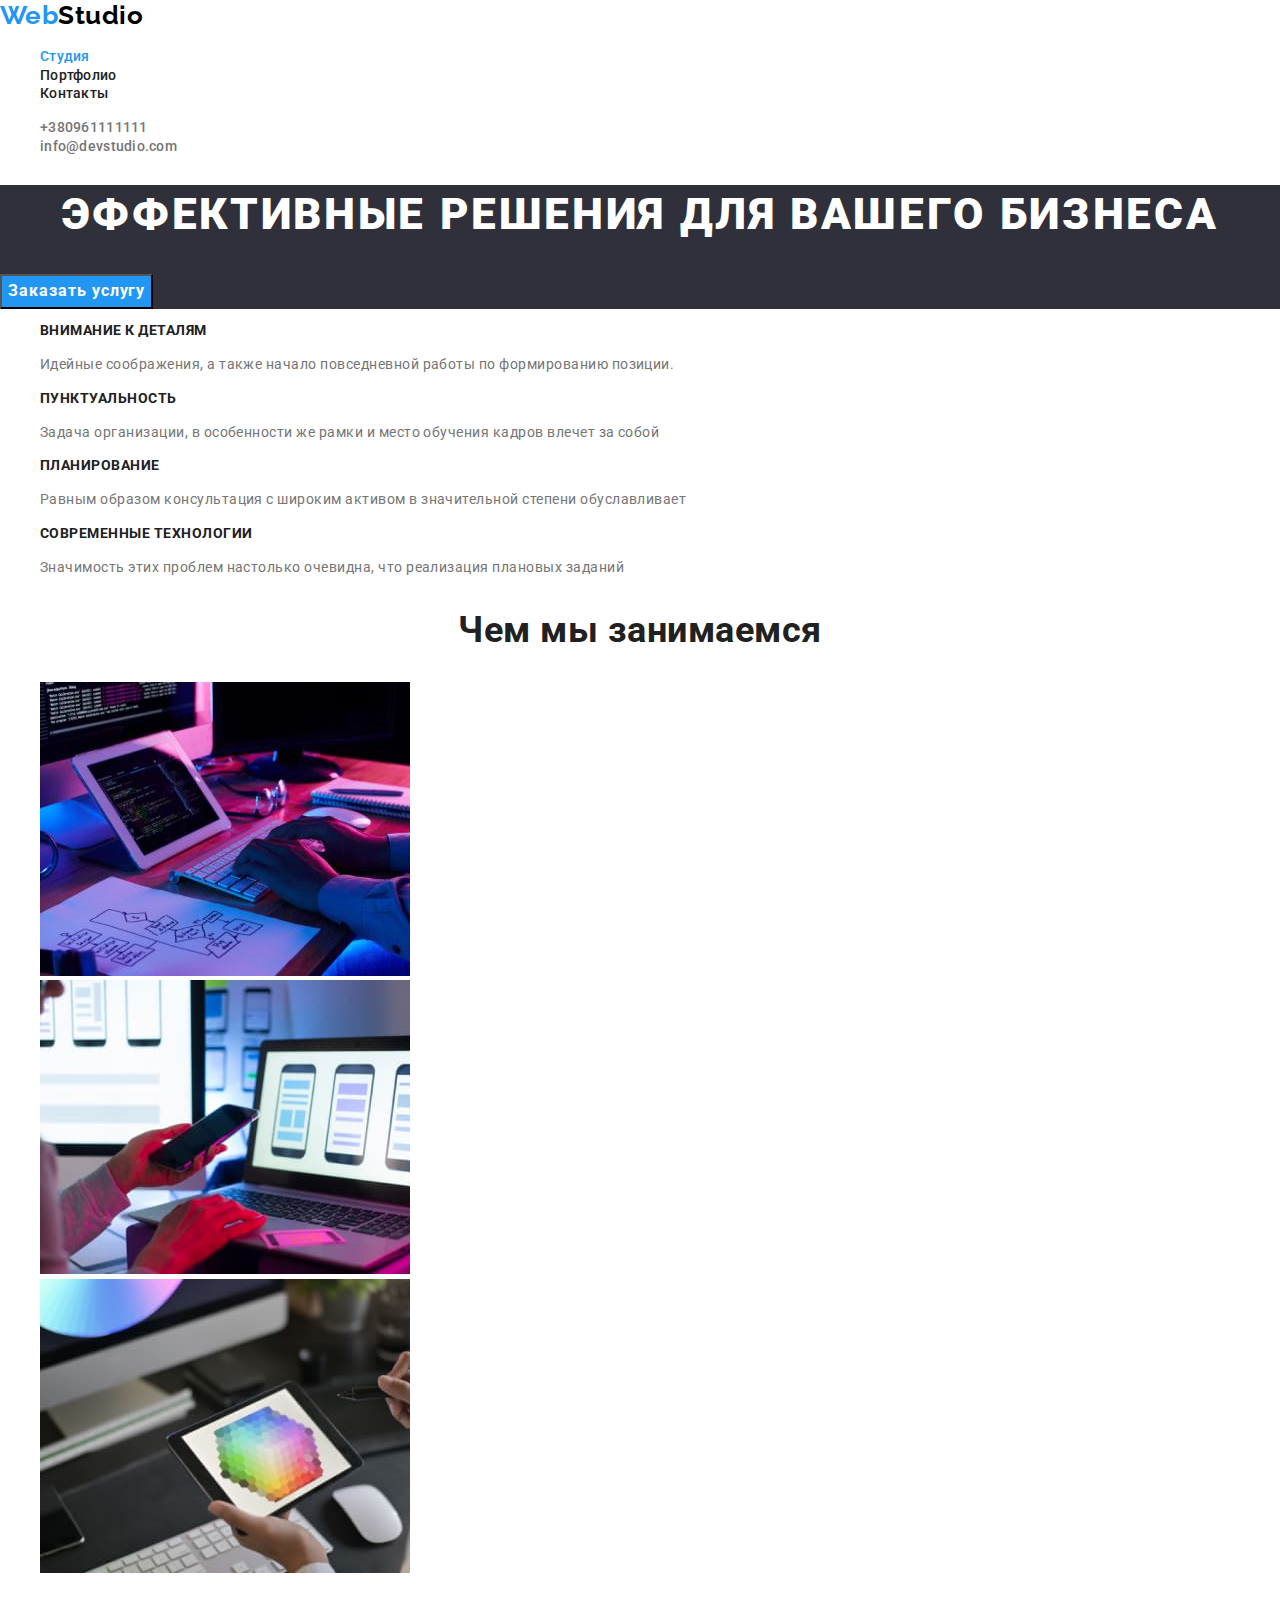
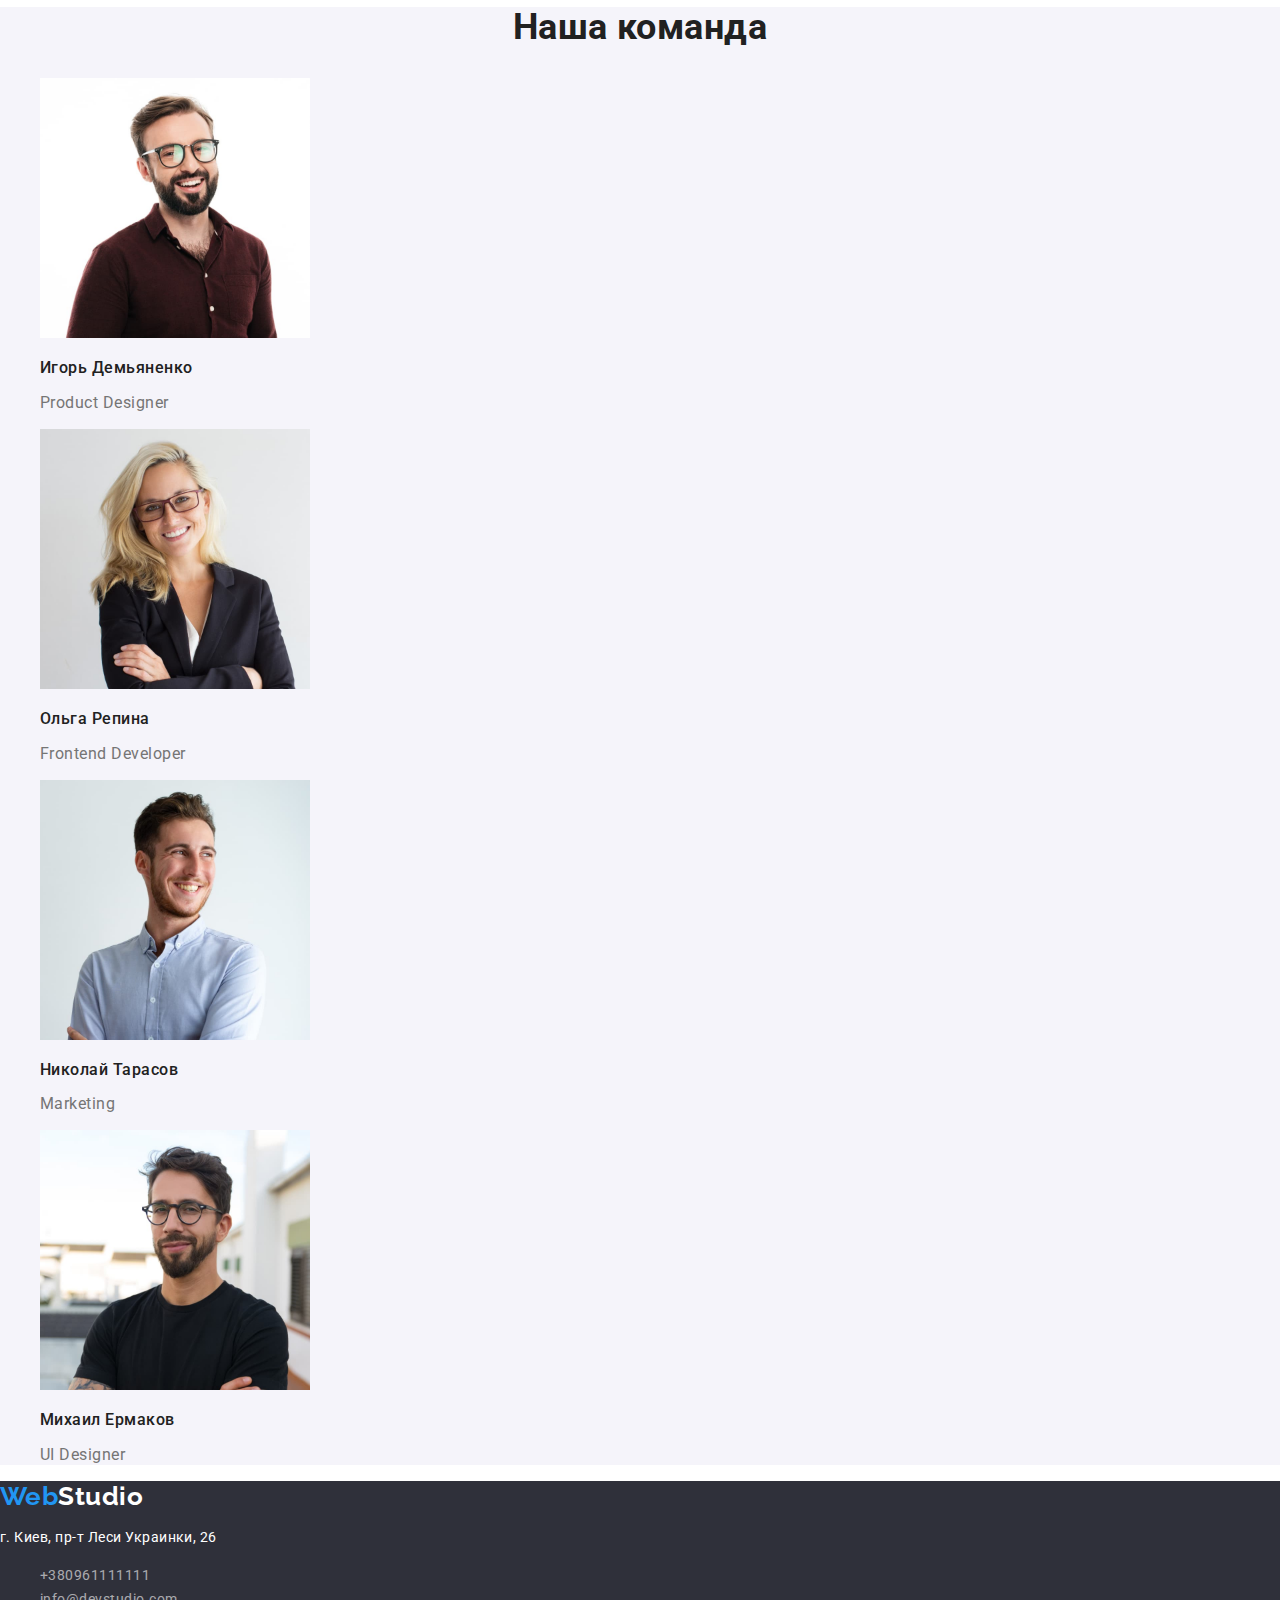
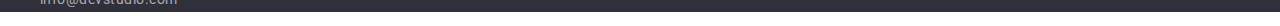
==== index.html @ bb4742ef "Добавляет разметку и стили" ====
<!DOCTYPE html>
<html lang="ru">
<head>
    <meta charset="UTF-8">
    <meta http-equiv="X-UA-Compatible" content="IE=edge">
    <meta name="viewport" content="width=device-width, initial-scale=1.0">
    <title>WebStudio</title>
    <link rel="preconnect" href="https://fonts.gstatic.com">
    <link href="https://fonts.googleapis.com/css2?family=Raleway:wght@700&family=Roboto:wght@400;500;700;900&display=swap"
        rel="stylesheet">
    <link rel="stylesheet" href="https://cdnjs.cloudflare.com/ajax/libs/modern-normalize/1.0.0/modern-normalize.min.css" />
    <link rel="stylesheet" href="./css/styles.css">
</head>
<body>
    <!-- Шапка сайта -->
    <header>
        <nav>
            <a href="./index.html" class="logo">Web<span class="header-logo">Studio</span></a>

            <ul class="list site-nav">
                <li><a href="./index.html" class="link current">Студия</a></li>
                <li><a href="./portfolio.html" class="link">Портфолио</a></li>
                <li><a href="" class="link">Контакты</a></li>
            </ul>
        </nav>

            <ul class="list header-contacts">
                <li><a href="tel:+380961111111" class="link">+380961111111</a></li>
                <li><a href="mailto:info@devstudio.com" class="link">info@devstudio.com</a></li>
            </ul>           
    </header>
<!-- Основной материал -->
    <main>
        <!-- Герой -->
        <section class="section-hero">
            <h1 class="hero-title">Эффективные решения для вашего бизнеса</h1>
            <button class="order" type="submit">Заказать услугу</button>
        </section>

        <!-- Особенности -->
        <section class="section-features">
            <h2 class="section-title visually-hidden">Особенности</h2>
            <ul>
                <li>
                    <h3 class="part-title">Внимание к деталям</h3>
                    <p>Идейные соображения, а также начало повседневной работы по формированию позиции.</p>
                </li>
                <li>
                    <h3 class="part-title">Пунктуальность</h3>
                    <p>Задача организации, в особенности же рамки и место обучения кадров влечет за собой</p>
                </li>
                <li>
                    <h3 class="part-title">Планирование</h3>
                    <p>Равным образом консультация с широким активом в значительной степени обуславливает</p>
                </li>
                <li>
                    <h3 class="part-title">Современные технологии</h3>
                    <p>Значимость этих проблем настолько очевидна, что реализация плановых заданий</p>
                </li>
            </ul>
        </section>

        <!-- Деятельность -->
        <section>
            <h2 class="section-title">Чем мы занимаемся</h2>
            <ul>
                <li>
                    <img src="./images/work/box1.jpg" alt="Ноутбук" width="370" height="294">
                </li>
                <li>
                    <img src="./images/work/box2.jpg" alt="Смартфон" width="370" height="294">                  
                </li>
                <li>
                    <img src="./images/work/box3.jpg" alt="Планшет" width="370" height="294">
                </li>
            </ul>
        </section>

        <!-- Сотрудники -->
        <section class="section-team">
            <h2 class="section-title">Наша команда</h2>
            <ul>
                <li>
                    <img src="./images/team/Игорь.jpg" alt="Игорь Демьяненко" width="270" height="260">
                    <h3 class="team-title">Игорь Демьяненко</h3>
                    <p>Product Designer</p>
                </li>
                <li>
                    <img src="./images/team/Ольга.jpg" alt="Ольга Репина" width="270" height="260">
                    <h3 class="team-title">Ольга Репина</h3>
                    <p>Frontend Developer</p>
                </li>
                <li>
                    <img src="./images/team/Николай.jpg" alt="Николай Тарасов" width="270" height="260">
                    <h3 class="team-title">Николай Тарасов</h3>
                    <p>Marketing</p>
                </li>
                <li>
                    <img src="./images/team/Михаил.jpg" alt="Михаил Ермаков" width="270" height="260">
                    <h3 class="team-title">Михаил Ермаков</h3>
                    <p>UI Designer</p>
                </li>
            </ul>
        </section>
    </main>
<!-- Подвал -->
    <footer class="footer">
        <a href="./index.html" class="logo">Web<span class="footer-logo">Studio</span></a>
        <address class="home">
            <p>г. Киев, пр-т Леси Украинки, 26</p>
            <ul class="footer-contacts">
                <li><a href="tel:+380961111111" class="link">+380961111111</a></li>
                <li><a href="mailto:info@devstudio.com" class="link">info@devstudio.com</a></li>
            </ul>          
        </address>
    </footer>
</body>
</html>
---- css/styles.css ----
:root {
  --primary-text-color: #757575;
  --title-text-color: #212121;
  --accent-color: #2196f3;
  --additional-bgc: #f5f4fa;
  --primary-bgc: #ffffff;
  --alternative-bgc: #2f303a;
}

/* цвет основного текста: #757575;*/
/* вторичный цвет текста: #212121; */
/* акцент #2196F3;*/
/* ссылки в футере: rgba(255, 255, 255, 0.6); */
/* фон героя и футера: #2F303A; */
/* фон команды: #F5F4FA; */

body {
  background-color: var(--primary-bgc);
  color: var(--primary-text-color);
  font-family: Roboto, sans-serif;
  letter-spacing: 0.03em;
}

ul {
  list-style: none;
}

.link {
  text-decoration: none;
}

address {
    font-style: normal;
}

.visually-hidden {
    position: absolute !important;
    clip: rect(1px 1px 1px 1px);
    clip: rect(1px 1px 1px 1px);
    padding: 0 !important;
    border: 0 !important;
    height: 1px !important;
    width: 1px !important;
    overflow: hidden;
}

/* Логотип */

.logo {
  color: var(--accent-color);
  font-family: Raleway, sans-serif;
  font-weight: 700;
  font-size: 26px;
  line-height: 1.2;
  text-decoration: none
}
.header-logo {
  color: #000000;
}
.footer-logo {
  color: #ffffff;
}

/*  Навигация по сайту */

.site-nav .link {
  color: var(--title-text-color);
  letter-spacing: 0.02em;
  font-weight: 500;
  font-size: 14px;
  line-height: 1.14;
}

.site-nav .link:hover,
.site-nav .link:focus {
  color: var(--accent-color);
}

.site-nav .link.current {
  color: var(--accent-color);
}

.header-contacts .link {
  color: var(--primary-text-color);
  letter-spacing: 0.02em;
  font-weight: 500;
  font-size: 14px;
  line-height: 1.14;
}

.header-contacts .link:hover,
.header-contacts .link:focus {
  color: var(--accent-color);
}

.section-title {
  color: var(--title-text-color);
  font-weight: 700;
  font-size: 36px;
  line-height: 1.16;
  text-align: center;
}

/* Герой */

.section-hero {
  background-color: var(--alternative-bgc);
  color: #ffffff;
}
.hero-title {
  color: #ffffff;
  letter-spacing: 0.06em;
  font-weight: 900;
  font-size: 44px;
  line-height: 1.36;
  text-align: center;
  text-transform: uppercase;
}

.order {
  background-color: var(--accent-color);
  color: var(--primary-bgc);
  letter-spacing: 0.06em;
  font-weight: 700;
  font-size: 16px;
  line-height: 1.8;
  text-align: center;
}

.order:hover,
.order:focus {
  background-color: #188ce8;
}

/* Особенности */
.part-title {
  color: var(--title-text-color);
  font-weight: 700;
  font-size: 14px;
  line-height: 1.14;
  text-transform: uppercase;
}
.section-features {
  font-size: 14px;
  line-height: 1.71;
}

/* Сотрудники */
.section-team {
  background-color: var(--additional-bgc);
  font-size: 16px;
  line-height: 1.18;
}
.team-title {
  color: var(--title-text-color);
  font-weight: 500;
  font-size: 16px;
}

/* Фильтр в Портфолио */
.button {
  background-color: var(--additional-bgc);
  color: var(--title-text-color);
  border-color: transparent;
  font-weight: 500;
  font-size: 16px;
  line-height: 1.62;
  cursor: pointer;
}

.button:hover,
.button:focus {
  background-color: var(--accent-color);
  color: var(--primary-bgc);
}

/* Карточки */

.cards a {
  color: var(--primary-text-color);
  font-size: 16px;
  line-height: 1.87;
   text-decoration: none
}

.card-title {
  color: var(--title-text-color);
  letter-spacing: 0.06em;
  font-weight: 700;
  font-size: 18px;
  line-height: 2;
}

/* Подвал */
.footer {
  background-color: var(--alternative-bgc);
  color: #ffffff;
}
.footer-contacts .link {
  color: rgba(255, 255, 255, 0.6);
}

.footer-contacts .link:hover,
.footer-contacts .link:focus {
  color: var(--accent-color);
}

.home {
  font-style: normal;
  font-size: 14px;
  line-height: 1.71;
}
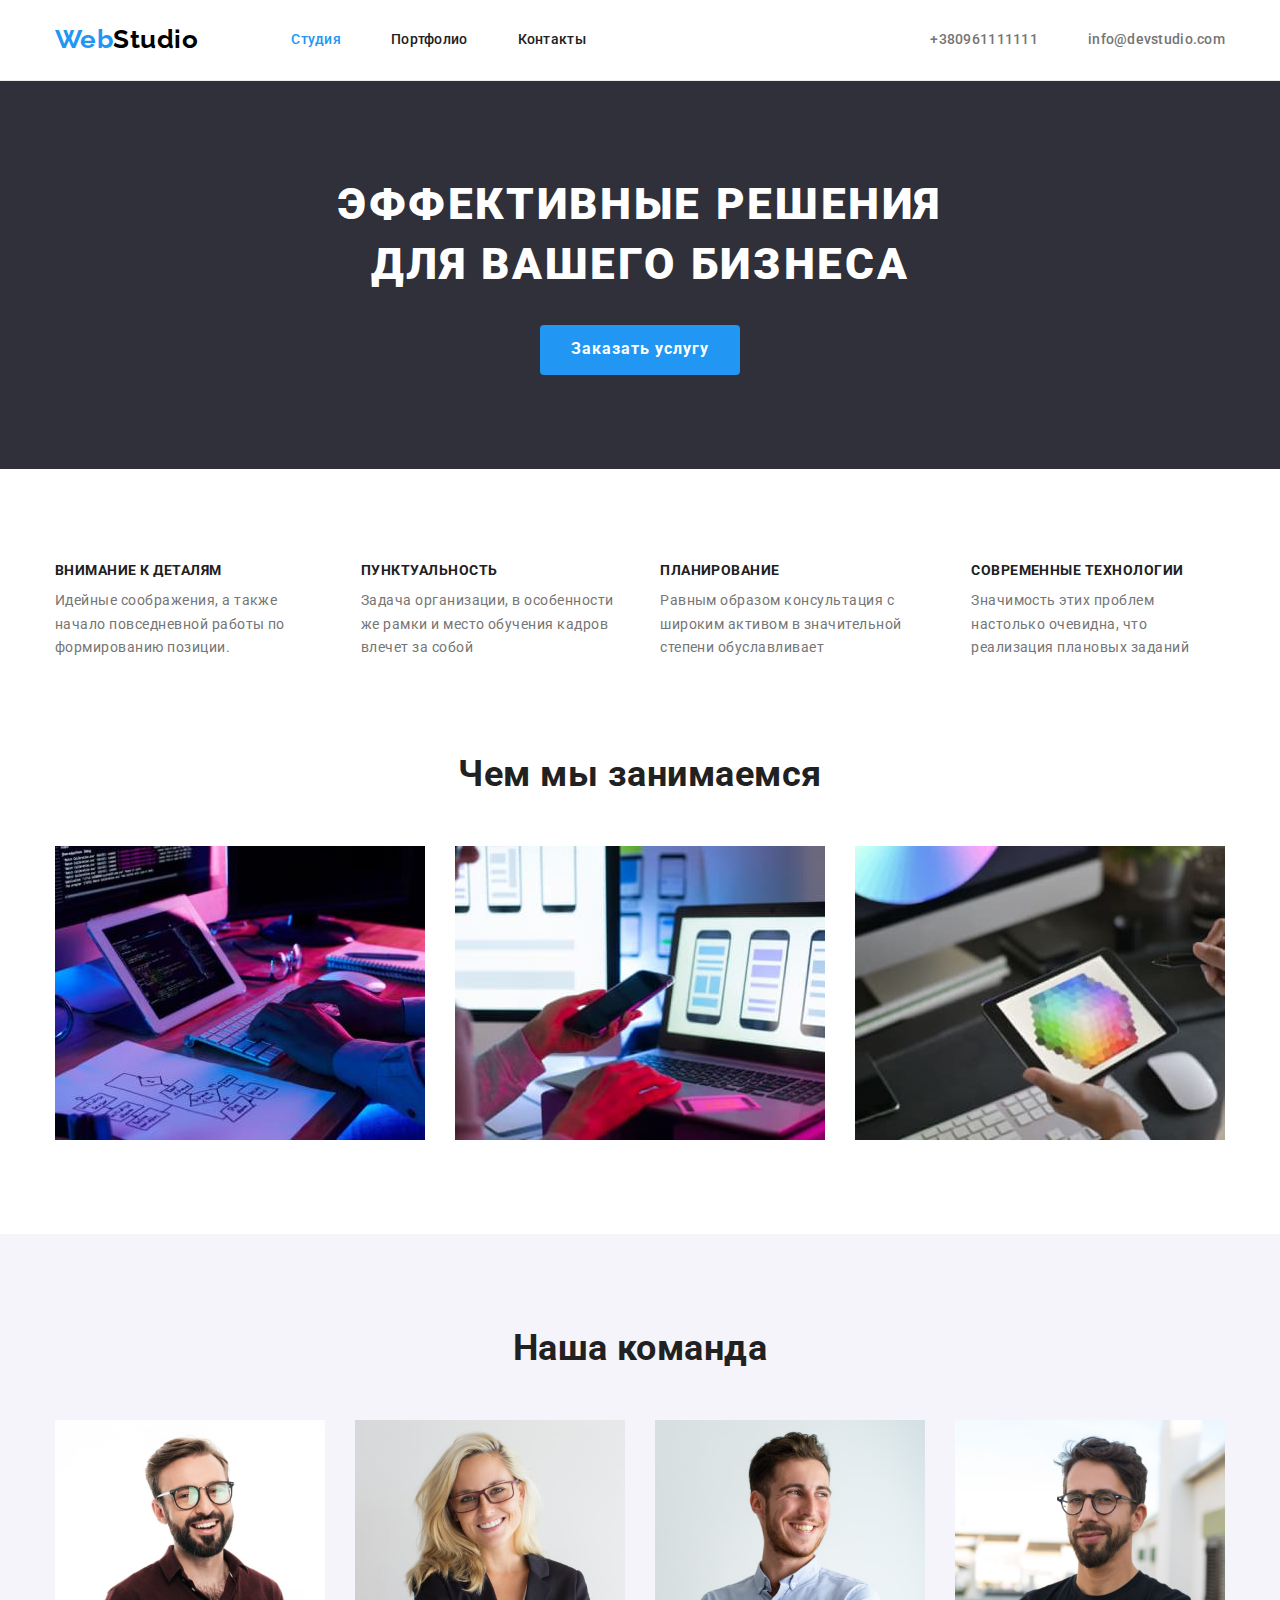
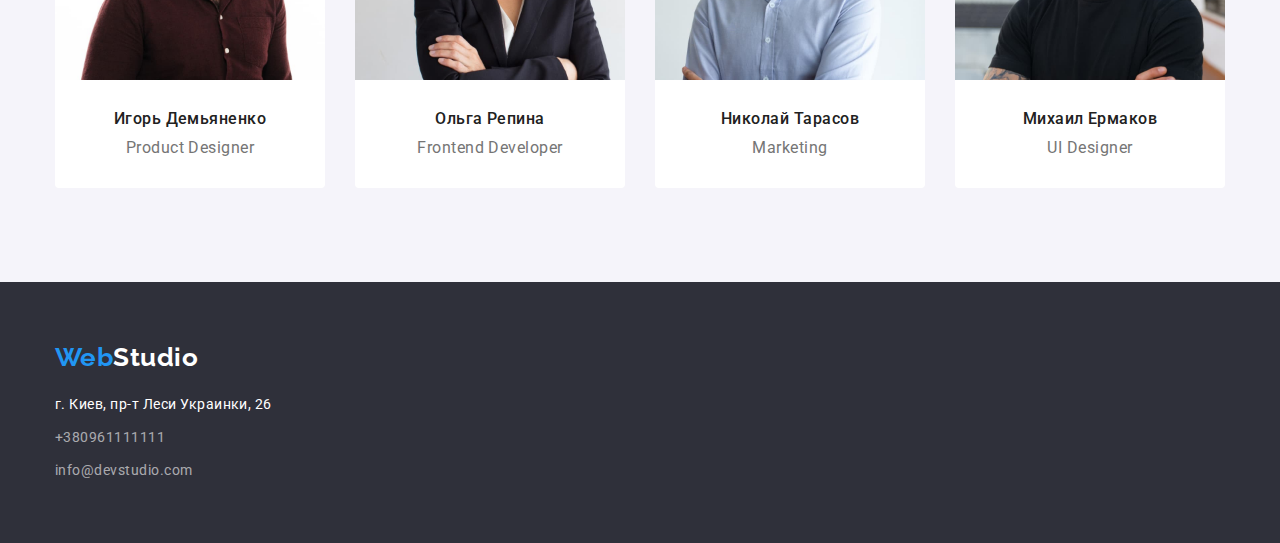
==== commit 9a08e19f: "Добавляет позиционирование" ====
--- a/index.html
+++ b/index.html
@@ -13,106 +13,126 @@
 </head>
 <body>
     <!-- Шапка сайта -->
-    <header>
-        <nav>
+    <header class="page-header">
+        <div class="main-nav">
+        <nav class="site-nav">
             <a href="./index.html" class="logo">Web<span class="header-logo">Studio</span></a>
 
             <ul class="list site-nav">
-                <li><a href="./index.html" class="link current">Студия</a></li>
-                <li><a href="./portfolio.html" class="link">Портфолио</a></li>
-                <li><a href="" class="link">Контакты</a></li>
+                <li class="item"><a href="./index.html" class="link current">Студия</a></li>
+                <li class="item"><a href="./portfolio.html" class="link">Портфолио</a></li>
+                <li class="item"><a href="" class="link">Контакты</a></li>
             </ul>
         </nav>
 
             <ul class="list header-contacts">
-                <li><a href="tel:+380961111111" class="link">+380961111111</a></li>
-                <li><a href="mailto:info@devstudio.com" class="link">info@devstudio.com</a></li>
-            </ul>           
+                <li class="item"><a href="tel:+380961111111" class="link">+380961111111</a></li>
+                <li class="item"><a href="mailto:info@devstudio.com" class="link">info@devstudio.com</a></li>
+            </ul> 
+        </div>  
     </header>
 <!-- Основной материал -->
     <main>
         <!-- Герой -->
         <section class="section-hero">
-            <h1 class="hero-title">Эффективные решения для вашего бизнеса</h1>
+            <div class="conteiner">
+            <h1 class="hero-title">Эффективные решения <br/> для вашего бизнеса</h1>
             <button class="order" type="submit">Заказать услугу</button>
+            </div>
         </section>
 
         <!-- Особенности -->
         <section class="section-features">
+            <div class="conteiner">
             <h2 class="section-title visually-hidden">Особенности</h2>
-            <ul>
-                <li>
+            <ul class="features-list">
+                <li class="item">
                     <h3 class="part-title">Внимание к деталям</h3>
                     <p>Идейные соображения, а также начало повседневной работы по формированию позиции.</p>
                 </li>
-                <li>
+                <li class="item">
                     <h3 class="part-title">Пунктуальность</h3>
                     <p>Задача организации, в особенности же рамки и место обучения кадров влечет за собой</p>
                 </li>
-                <li>
+                <li class="item">
                     <h3 class="part-title">Планирование</h3>
                     <p>Равным образом консультация с широким активом в значительной степени обуславливает</p>
                 </li>
-                <li>
+                <li class="item">
                     <h3 class="part-title">Современные технологии</h3>
                     <p>Значимость этих проблем настолько очевидна, что реализация плановых заданий</p>
                 </li>
             </ul>
+            </div>
         </section>
 
         <!-- Деятельность -->
-        <section>
+        <section class="section-gallery">
+            <div class="conteiner">
             <h2 class="section-title">Чем мы занимаемся</h2>
-            <ul>
-                <li>
+            <ul class="gallery-list">
+                <li class="item">
                     <img src="./images/work/box1.jpg" alt="Ноутбук" width="370" height="294">
                 </li>
-                <li>
+                <li class="item">
                     <img src="./images/work/box2.jpg" alt="Смартфон" width="370" height="294">                  
                 </li>
-                <li>
+                <li class="item">
                     <img src="./images/work/box3.jpg" alt="Планшет" width="370" height="294">
                 </li>
             </ul>
+            </div>
         </section>
 
         <!-- Сотрудники -->
         <section class="section-team">
+            <div class="conteiner">
             <h2 class="section-title">Наша команда</h2>
-            <ul>
-                <li>
+            <ul class="team-list">
+                <li class="item">
                     <img src="./images/team/Игорь.jpg" alt="Игорь Демьяненко" width="270" height="260">
+                <div class="description">
                     <h3 class="team-title">Игорь Демьяненко</h3>
                     <p>Product Designer</p>
+                </div>
                 </li>
-                <li>
+                <li class="item">
                     <img src="./images/team/Ольга.jpg" alt="Ольга Репина" width="270" height="260">
+                <div class="description">
                     <h3 class="team-title">Ольга Репина</h3>
                     <p>Frontend Developer</p>
+                </div>
                 </li>
-                <li>
+                <li class="item">
                     <img src="./images/team/Николай.jpg" alt="Николай Тарасов" width="270" height="260">
+                <div class="description">
                     <h3 class="team-title">Николай Тарасов</h3>
                     <p>Marketing</p>
+                </div>
                 </li>
-                <li>
+                <li class="item">
                     <img src="./images/team/Михаил.jpg" alt="Михаил Ермаков" width="270" height="260">
+                <div class="description">
                     <h3 class="team-title">Михаил Ермаков</h3>
                     <p>UI Designer</p>
+                </div>
                 </li>
             </ul>
+        </div>
         </section>
     </main>
 <!-- Подвал -->
     <footer class="footer">
+        <div class="footer-conteiner">
         <a href="./index.html" class="logo">Web<span class="footer-logo">Studio</span></a>
         <address class="home">
             <p>г. Киев, пр-т Леси Украинки, 26</p>
             <ul class="footer-contacts">
-                <li><a href="tel:+380961111111" class="link">+380961111111</a></li>
-                <li><a href="mailto:info@devstudio.com" class="link">info@devstudio.com</a></li>
+                <li class="item"><a href="tel:+380961111111" class="link">+380961111111</a></li>
+                <li class="item"><a href="mailto:info@devstudio.com" class="link">info@devstudio.com</a></li>
             </ul>          
         </address>
+        </div>
     </footer>
 </body>
 </html>--- a/css/styles.css
+++ b/css/styles.css
@@ -1,18 +1,19 @@
-:root {
-  --primary-text-color: #757575;
-  --title-text-color: #212121;
-  --accent-color: #2196f3;
-  --additional-bgc: #f5f4fa;
-  --primary-bgc: #ffffff;
-  --alternative-bgc: #2f303a;
-}
-
-/* цвет основного текста: #757575;*/
-/* вторичный цвет текста: #212121; */
-/* акцент #2196F3;*/
-/* ссылки в футере: rgba(255, 255, 255, 0.6); */
-/* фон героя и футера: #2F303A; */
-/* фон команды: #F5F4FA; */
+/* Утилиты */
+html {
+  box-sizing: border-box;
+}
+
+*,
+*::after,
+*::before {
+  box-sizing: inherit;
+}
+
+img {
+  display: block;
+  max-width: 100%;
+  height: auto;
+}
 
 body {
   background-color: var(--primary-bgc);
@@ -23,6 +24,13 @@
 
 ul {
   list-style: none;
+  padding: 0;
+  margin: 0;
+}
+
+p{
+  padding: 0;
+  margin: 0;
 }
 
 .link {
@@ -44,9 +52,41 @@
     overflow: hidden;
 }
 
+h3 {
+  margin: 0px;
+}
+
+/* цвет основного текста: #757575;*/
+/* вторичный цвет текста: #212121; */
+/* акцент #2196F3;*/
+/* ссылки в футере: rgba(255, 255, 255, 0.6); */
+/* фон героя и футера: #2F303A; */
+/* фон команды: #F5F4FA; */
+
+:root {
+  --primary-text-color: #757575;
+  --title-text-color: #212121;
+  --accent-color: #2196f3;
+  --additional-bgc: #f5f4fa;
+  --primary-bgc: #ffffff;
+  --alternative-bgc: #2f303a;
+}
+
+.conteiner {
+  width: 1200px;
+  margin-left: auto;
+  margin-right: auto;
+  padding-left: 15px;
+  padding-right: 15px;
+  padding-top: 94px;
+  padding-bottom: 94px;
+}
+
 /* Логотип */
 
 .logo {
+margin-right: 93px;
+
   color: var(--accent-color);
   font-family: Raleway, sans-serif;
   font-weight: 700;
@@ -63,7 +103,26 @@
 
 /*  Навигация по сайту */
 
-.site-nav .link {
+.page-header {
+  border-bottom: 1px solid #ececec;
+}
+
+.main-nav {
+  display: flex;
+  justify-content: space-between;
+  width: 1200px;
+  margin-left: auto;
+  margin-right: auto;
+  padding-left: 15px;
+  padding-right: 15px;
+}
+
+.site-nav .link,
+.header-contacts .link {
+  display: block;
+  padding-top: 32px;
+  padding-bottom: 32px;
+
   color: var(--title-text-color);
   letter-spacing: 0.02em;
   font-weight: 500;
@@ -71,6 +130,10 @@
   line-height: 1.14;
 }
 
+.header-contacts .link {
+  color: var(--primary-text-color);
+}
+
 .site-nav .link:hover,
 .site-nav .link:focus {
   color: var(--accent-color);
@@ -80,17 +143,23 @@
   color: var(--accent-color);
 }
 
-.header-contacts .link {
-  color: var(--primary-text-color);
-  letter-spacing: 0.02em;
-  font-weight: 500;
-  font-size: 14px;
-  line-height: 1.14;
-}
-
 .header-contacts .link:hover,
 .header-contacts .link:focus {
   color: var(--accent-color);
+}
+
+.site-nav,
+.header-contacts {
+  display: flex;
+  align-items: center;
+}
+
+.site-nav .item:not(:last-child) {
+  margin-right: 50px;
+}
+
+.header-contacts .item + .item {
+  margin-left: 50px;
 }
 
 .section-title {
@@ -99,6 +168,8 @@
   font-size: 36px;
   line-height: 1.16;
   text-align: center;
+  margin-top: 0px;
+  margin-bottom: 50px;
 }
 
 /* Герой */
@@ -106,6 +177,9 @@
 .section-hero {
   background-color: var(--alternative-bgc);
   color: #ffffff;
+  /* height: 600px;
+  padding: 200px; */
+  text-align: center;
 }
 .hero-title {
   color: #ffffff;
@@ -113,8 +187,9 @@
   font-weight: 900;
   font-size: 44px;
   line-height: 1.36;
-  text-align: center;
   text-transform: uppercase;
+  margin-top: 0;
+  margin-bottom: 30px;
 }
 
 .order {
@@ -125,6 +200,13 @@
   font-size: 16px;
   line-height: 1.8;
   text-align: center;
+
+  display: inline-block;
+  min-width: 200px;
+  height: 50px;
+  padding: 10px;
+  border-radius: 4px;
+  border: 0;
 }
 
 .order:hover,
@@ -134,17 +216,44 @@
 
 /* Особенности */
 .part-title {
+  margin-top: 0px;
+  margin-bottom: 10px;
+
   color: var(--title-text-color);
   font-weight: 700;
   font-size: 14px;
   line-height: 1.14;
   text-transform: uppercase;
+  
 }
 .section-features {
   font-size: 14px;
   line-height: 1.71;
 }
 
+.section-features .conteiner {
+  padding-bottom: 0px;
+}
+
+.features-list {
+  display: flex;
+}
+
+.features-list .item:not(:last-child) {
+  margin-right: 30px;
+}
+
+/* Деятельность */
+
+.gallery-list {
+  display: flex;
+  justify-content: center;
+}
+
+.gallery-list .item:not(:last-child) {
+  margin-right: 30px;
+}
+
 /* Сотрудники */
 .section-team {
   background-color: var(--additional-bgc);
@@ -152,12 +261,43 @@
   line-height: 1.18;
 }
 .team-title {
+  margin-bottom: 10px;
   color: var(--title-text-color);
   font-weight: 500;
   font-size: 16px;
 }
 
+.team-list .item {
+  background-color: var(--primary-bgc);
+  border-radius: 0px 0px 4px 4px;
+}
+
+.team-list .item .description {
+  text-align: center;
+  padding-top: 30px;
+  padding-bottom: 30px;
+}
+
+.team-list {
+  display: flex;
+  justify-content: center;
+}
+
+.team-list .item:not(:last-child) {
+  margin-right: 30px;
+}
+
 /* Фильтр в Портфолио */
+.filtrs-list {
+  display: flex;
+  justify-content: center;
+  margin-bottom: 34px;
+}
+
+.filtrs-list .item + .item {
+  margin-left: 8px;
+}
+
 .button {
   background-color: var(--additional-bgc);
   color: var(--title-text-color);
@@ -175,12 +315,15 @@
 }
 
 /* Карточки */
+.conteiner.portfolio {
+  /* background-color: teal; */
+}
 
 .cards a {
   color: var(--primary-text-color);
   font-size: 16px;
   line-height: 1.87;
-   text-decoration: none
+  text-decoration: none
 }
 
 .card-title {
@@ -189,6 +332,31 @@
   font-weight: 700;
   font-size: 18px;
   line-height: 2;
+  margin-top: 0px;
+  margin-bottom: 4px;
+}
+
+.cards {
+  display: flex;
+  flex-wrap: wrap;
+}
+
+.cards .item {
+  /* background-color: thistle; */
+  margin-right: 30px;
+  margin-bottom: 30px;
+}
+.cards .item:nth-last-child(-n + 3) {
+  margin-bottom: 0px;
+}
+
+.cards .item:nth-child(3n) {
+  margin-right: 0px;
+}
+
+.cards .item .description {
+  padding: 20px 24px;
+  border: 1px solid #EEEEEE;
 }
 
 /* Подвал */
@@ -210,3 +378,21 @@
   font-size: 14px;
   line-height: 1.71;
 }
+
+.footer-conteiner {
+  width: 1200px;
+  margin-left: auto;
+  margin-right: auto;
+  padding-left: 15px;
+  padding-right: 15px;
+  padding-top: 60px;
+  padding-bottom: 60px;
+}
+
+.footer-conteiner .logo {
+  display: block;
+  margin-bottom: 20px;
+}
+.footer-contacts .item {
+  margin-top: 9px;
+}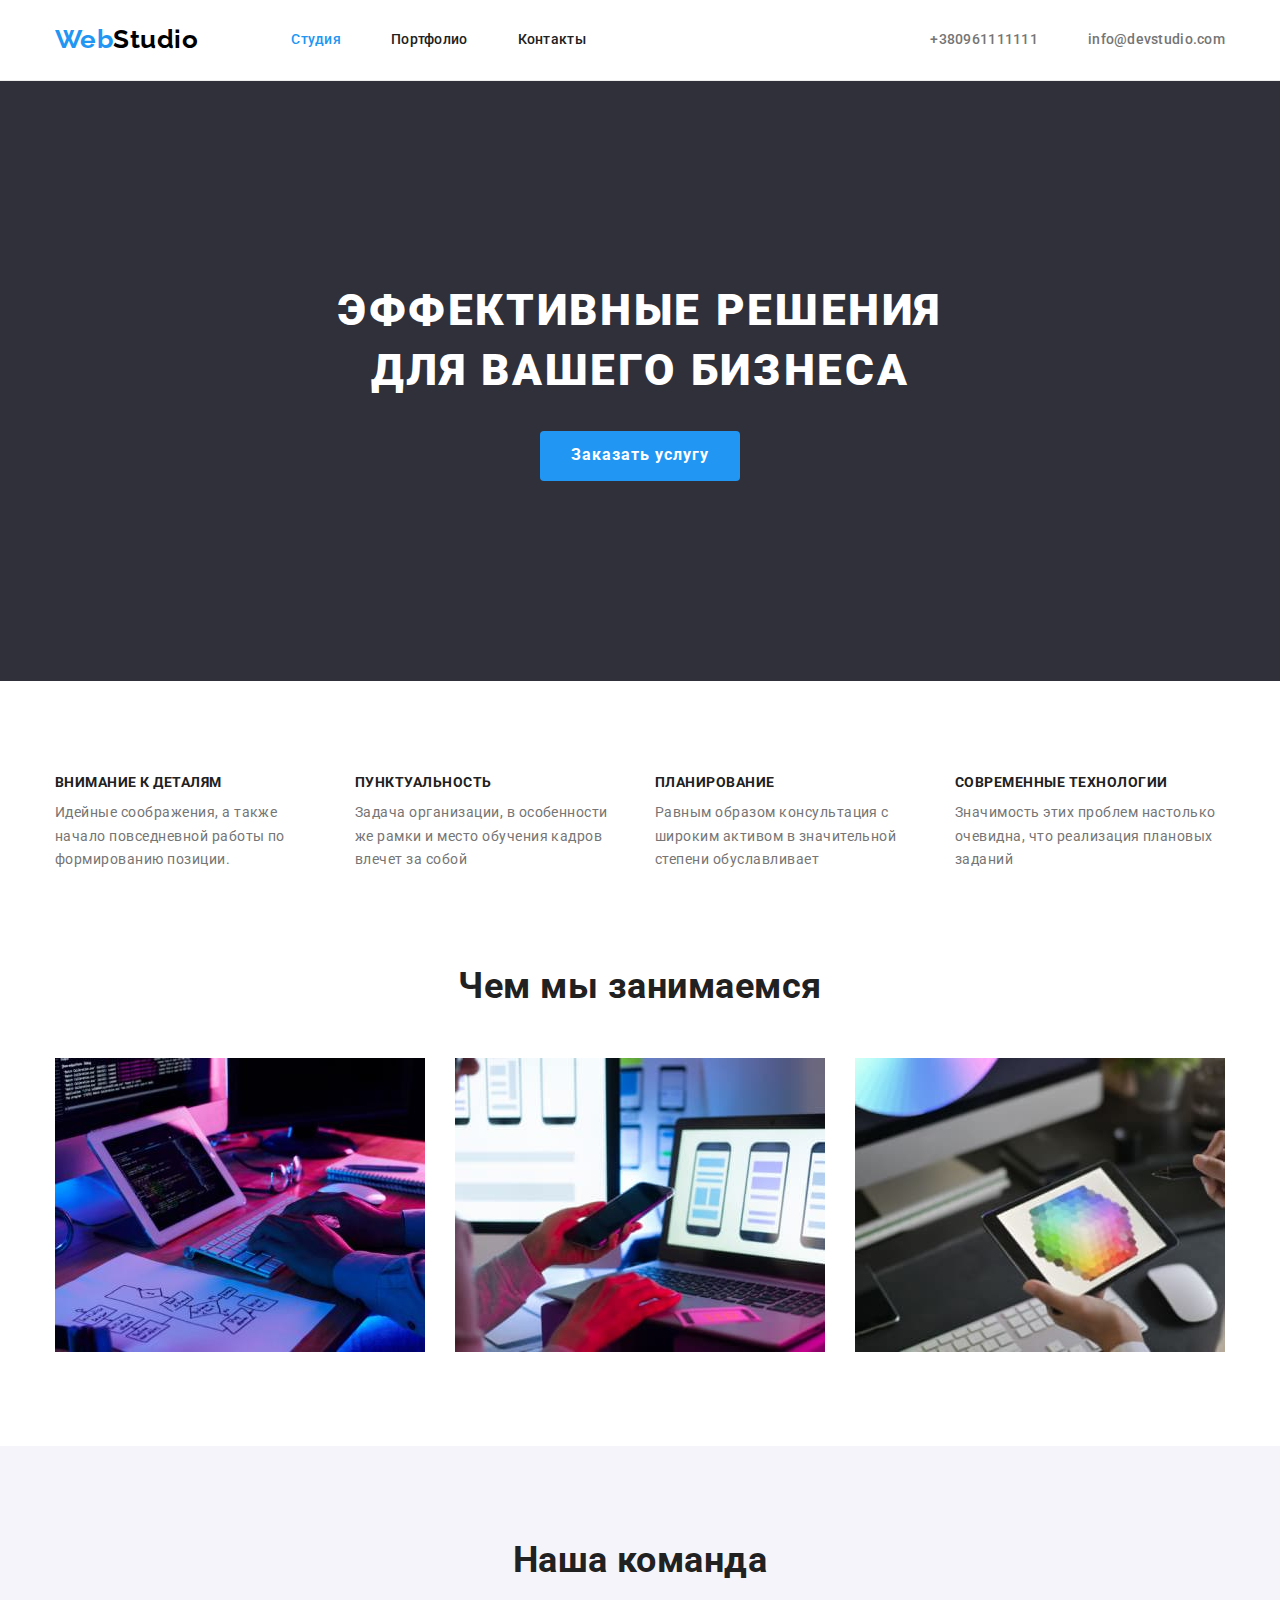
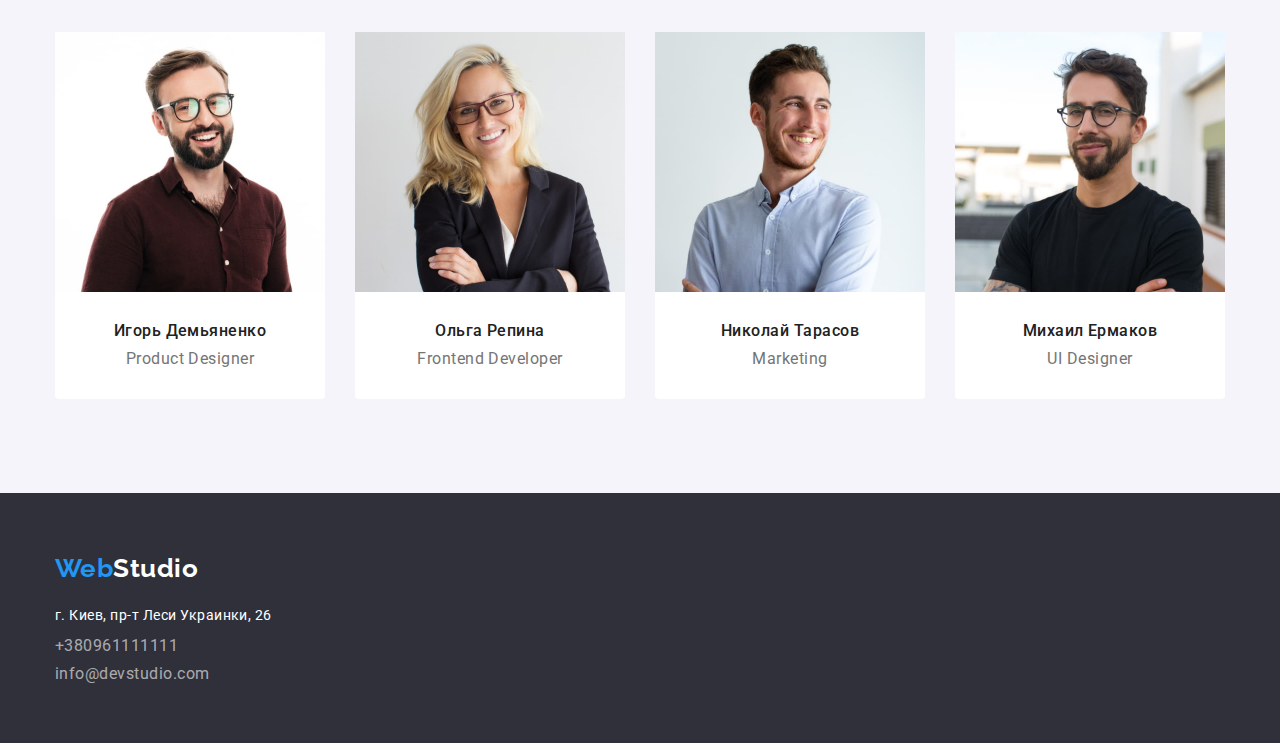
==== commit 7d551afd: "Вносит правки" ====
--- a/index.html
+++ b/index.html
@@ -35,39 +35,37 @@
     <main>
         <!-- Герой -->
         <section class="section-hero">
-            <div class="conteiner">
             <h1 class="hero-title">Эффективные решения <br/> для вашего бизнеса</h1>
             <button class="order" type="submit">Заказать услугу</button>
-            </div>
         </section>
 
         <!-- Особенности -->
-        <section class="section-features">
+        <section class="section">
             <div class="conteiner">
             <h2 class="section-title visually-hidden">Особенности</h2>
             <ul class="features-list">
                 <li class="item">
                     <h3 class="part-title">Внимание к деталям</h3>
-                    <p>Идейные соображения, а также начало повседневной работы по формированию позиции.</p>
+                    <p class="text">Идейные соображения, а также начало повседневной работы по формированию позиции.</p>
                 </li>
                 <li class="item">
                     <h3 class="part-title">Пунктуальность</h3>
-                    <p>Задача организации, в особенности же рамки и место обучения кадров влечет за собой</p>
+                    <p class="text">Задача организации, в особенности же рамки и место обучения кадров влечет за собой</p>
                 </li>
                 <li class="item">
                     <h3 class="part-title">Планирование</h3>
-                    <p>Равным образом консультация с широким активом в значительной степени обуславливает</p>
+                    <p class="text">Равным образом консультация с широким активом в значительной степени обуславливает</p>
                 </li>
                 <li class="item">
                     <h3 class="part-title">Современные технологии</h3>
-                    <p>Значимость этих проблем настолько очевидна, что реализация плановых заданий</p>
+                    <p class="text">Значимость этих проблем настолько очевидна, что реализация плановых заданий</p>
                 </li>
             </ul>
             </div>
         </section>
 
         <!-- Деятельность -->
-        <section class="section-gallery">
+        <section class="section section-gallery">
             <div class="conteiner">
             <h2 class="section-title">Чем мы занимаемся</h2>
             <ul class="gallery-list">
@@ -85,7 +83,7 @@
         </section>
 
         <!-- Сотрудники -->
-        <section class="section-team">
+        <section class="section section-team">
             <div class="conteiner">
             <h2 class="section-title">Наша команда</h2>
             <ul class="team-list">
@@ -93,28 +91,28 @@
                     <img src="./images/team/Игорь.jpg" alt="Игорь Демьяненко" width="270" height="260">
                 <div class="description">
                     <h3 class="team-title">Игорь Демьяненко</h3>
-                    <p>Product Designer</p>
+                    <p class="text">Product Designer</p>
                 </div>
                 </li>
                 <li class="item">
                     <img src="./images/team/Ольга.jpg" alt="Ольга Репина" width="270" height="260">
                 <div class="description">
                     <h3 class="team-title">Ольга Репина</h3>
-                    <p>Frontend Developer</p>
+                    <p class="text">Frontend Developer</p>
                 </div>
                 </li>
                 <li class="item">
                     <img src="./images/team/Николай.jpg" alt="Николай Тарасов" width="270" height="260">
                 <div class="description">
                     <h3 class="team-title">Николай Тарасов</h3>
-                    <p>Marketing</p>
+                    <p class="text">Marketing</p>
                 </div>
                 </li>
                 <li class="item">
                     <img src="./images/team/Михаил.jpg" alt="Михаил Ермаков" width="270" height="260">
                 <div class="description">
                     <h3 class="team-title">Михаил Ермаков</h3>
-                    <p>UI Designer</p>
+                    <p class="text">UI Designer</p>
                 </div>
                 </li>
             </ul>
@@ -122,11 +120,11 @@
         </section>
     </main>
 <!-- Подвал -->
-    <footer class="footer">
-        <div class="footer-conteiner">
+    <footer class="section-footer">
+        <div class="conteiner">
         <a href="./index.html" class="logo">Web<span class="footer-logo">Studio</span></a>
-        <address class="home">
-            <p>г. Киев, пр-т Леси Украинки, 26</p>
+        <address>
+            <p class="text">г. Киев, пр-т Леси Украинки, 26</p>
             <ul class="footer-contacts">
                 <li class="item"><a href="tel:+380961111111" class="link">+380961111111</a></li>
                 <li class="item"><a href="mailto:info@devstudio.com" class="link">info@devstudio.com</a></li>
--- a/css/styles.css
+++ b/css/styles.css
@@ -28,7 +28,7 @@
   margin: 0;
 }
 
-p{
+p {
   padding: 0;
   margin: 0;
 }
@@ -38,18 +38,18 @@
 }
 
 address {
-    font-style: normal;
+  font-style: normal;
 }
 
 .visually-hidden {
-    position: absolute !important;
-    clip: rect(1px 1px 1px 1px);
-    clip: rect(1px 1px 1px 1px);
-    padding: 0 !important;
-    border: 0 !important;
-    height: 1px !important;
-    width: 1px !important;
-    overflow: hidden;
+  position: absolute !important;
+  clip: rect(1px 1px 1px 1px);
+  clip: rect(1px 1px 1px 1px);
+  padding: 0 !important;
+  border: 0 !important;
+  height: 1px !important;
+  width: 1px !important;
+  overflow: hidden;
 }
 
 h3 {
@@ -78,6 +78,9 @@
   margin-right: auto;
   padding-left: 15px;
   padding-right: 15px;
+}
+
+.section {
   padding-top: 94px;
   padding-bottom: 94px;
 }
@@ -85,14 +88,14 @@
 /* Логотип */
 
 .logo {
-margin-right: 93px;
+  margin-right: 93px;
 
   color: var(--accent-color);
   font-family: Raleway, sans-serif;
   font-weight: 700;
   font-size: 26px;
   line-height: 1.2;
-  text-decoration: none
+  text-decoration: none;
 }
 .header-logo {
   color: #000000;
@@ -177,8 +180,8 @@
 .section-hero {
   background-color: var(--alternative-bgc);
   color: #ffffff;
-  /* height: 600px;
-  padding: 200px; */
+
+  padding: 200px;
   text-align: center;
 }
 .hero-title {
@@ -224,19 +227,19 @@
   font-size: 14px;
   line-height: 1.14;
   text-transform: uppercase;
-  
-}
-.section-features {
+}
+
+.features-list .text {
   font-size: 14px;
   line-height: 1.71;
 }
 
-.section-features .conteiner {
-  padding-bottom: 0px;
-}
-
 .features-list {
   display: flex;
+}
+
+.features-list .item {
+  min-width: 270px;
 }
 
 .features-list .item:not(:last-child) {
@@ -244,6 +247,9 @@
 }
 
 /* Деятельность */
+.section-gallery {
+  padding-top: 0px;
+}
 
 .gallery-list {
   display: flex;
@@ -252,14 +258,17 @@
 
 .gallery-list .item:not(:last-child) {
   margin-right: 30px;
+}
+
+img {
+  max-width: 100%;
 }
 
 /* Сотрудники */
 .section-team {
   background-color: var(--additional-bgc);
-  font-size: 16px;
-  line-height: 1.18;
-}
+}
+
 .team-title {
   margin-bottom: 10px;
   color: var(--title-text-color);
@@ -270,6 +279,11 @@
 .team-list .item {
   background-color: var(--primary-bgc);
   border-radius: 0px 0px 4px 4px;
+}
+
+.team-list .text {
+  font-size: 16px;
+  line-height: 1.18;
 }
 
 .team-list .item .description {
@@ -291,7 +305,7 @@
 .filtrs-list {
   display: flex;
   justify-content: center;
-  margin-bottom: 34px;
+  margin-bottom: 50px;
 }
 
 .filtrs-list .item + .item {
@@ -299,9 +313,11 @@
 }
 
 .button {
+  padding: 6px 22px;
+
   background-color: var(--additional-bgc);
   color: var(--title-text-color);
-  border-color: transparent;
+  border: 0px;
   font-weight: 500;
   font-size: 16px;
   line-height: 1.62;
@@ -315,15 +331,15 @@
 }
 
 /* Карточки */
-.conteiner.portfolio {
-  /* background-color: teal; */
+.cards {
+  box-sizing: border-box;
 }
 
 .cards a {
   color: var(--primary-text-color);
   font-size: 16px;
   line-height: 1.87;
-  text-decoration: none
+  text-decoration: none;
 }
 
 .card-title {
@@ -342,7 +358,6 @@
 }
 
 .cards .item {
-  /* background-color: thistle; */
   margin-right: 30px;
   margin-bottom: 30px;
 }
@@ -356,14 +371,20 @@
 
 .cards .item .description {
   padding: 20px 24px;
-  border: 1px solid #EEEEEE;
+  border-top: 0px;
+  border-left: 1px solid #eeeeee;
+  border-right: 1px solid #eeeeee;
+  border-bottom;: 1px solid #eeeeee;
 }
 
 /* Подвал */
-.footer {
+.section-footer {
   background-color: var(--alternative-bgc);
   color: #ffffff;
-}
+  padding-top: 60px;
+  padding-bottom: 60px;
+}
+
 .footer-contacts .link {
   color: rgba(255, 255, 255, 0.6);
 }
@@ -373,26 +394,21 @@
   color: var(--accent-color);
 }
 
-.home {
-  font-style: normal;
+.section-footer .text {
   font-size: 14px;
   line-height: 1.71;
 }
 
-.footer-conteiner {
-  width: 1200px;
-  margin-left: auto;
-  margin-right: auto;
-  padding-left: 15px;
-  padding-right: 15px;
-  padding-top: 60px;
-  padding-bottom: 60px;
-}
-
-.footer-conteiner .logo {
+.section-footer .logo {
   display: block;
   margin-bottom: 20px;
-}
-.footer-contacts .item {
+  margin-right: 0px;
+}
+
+.footer-contacts .item:not(:last-child) {
+  margin-bottom: 9px;
+}
+
+.footer-contacts {
   margin-top: 9px;
-}+}
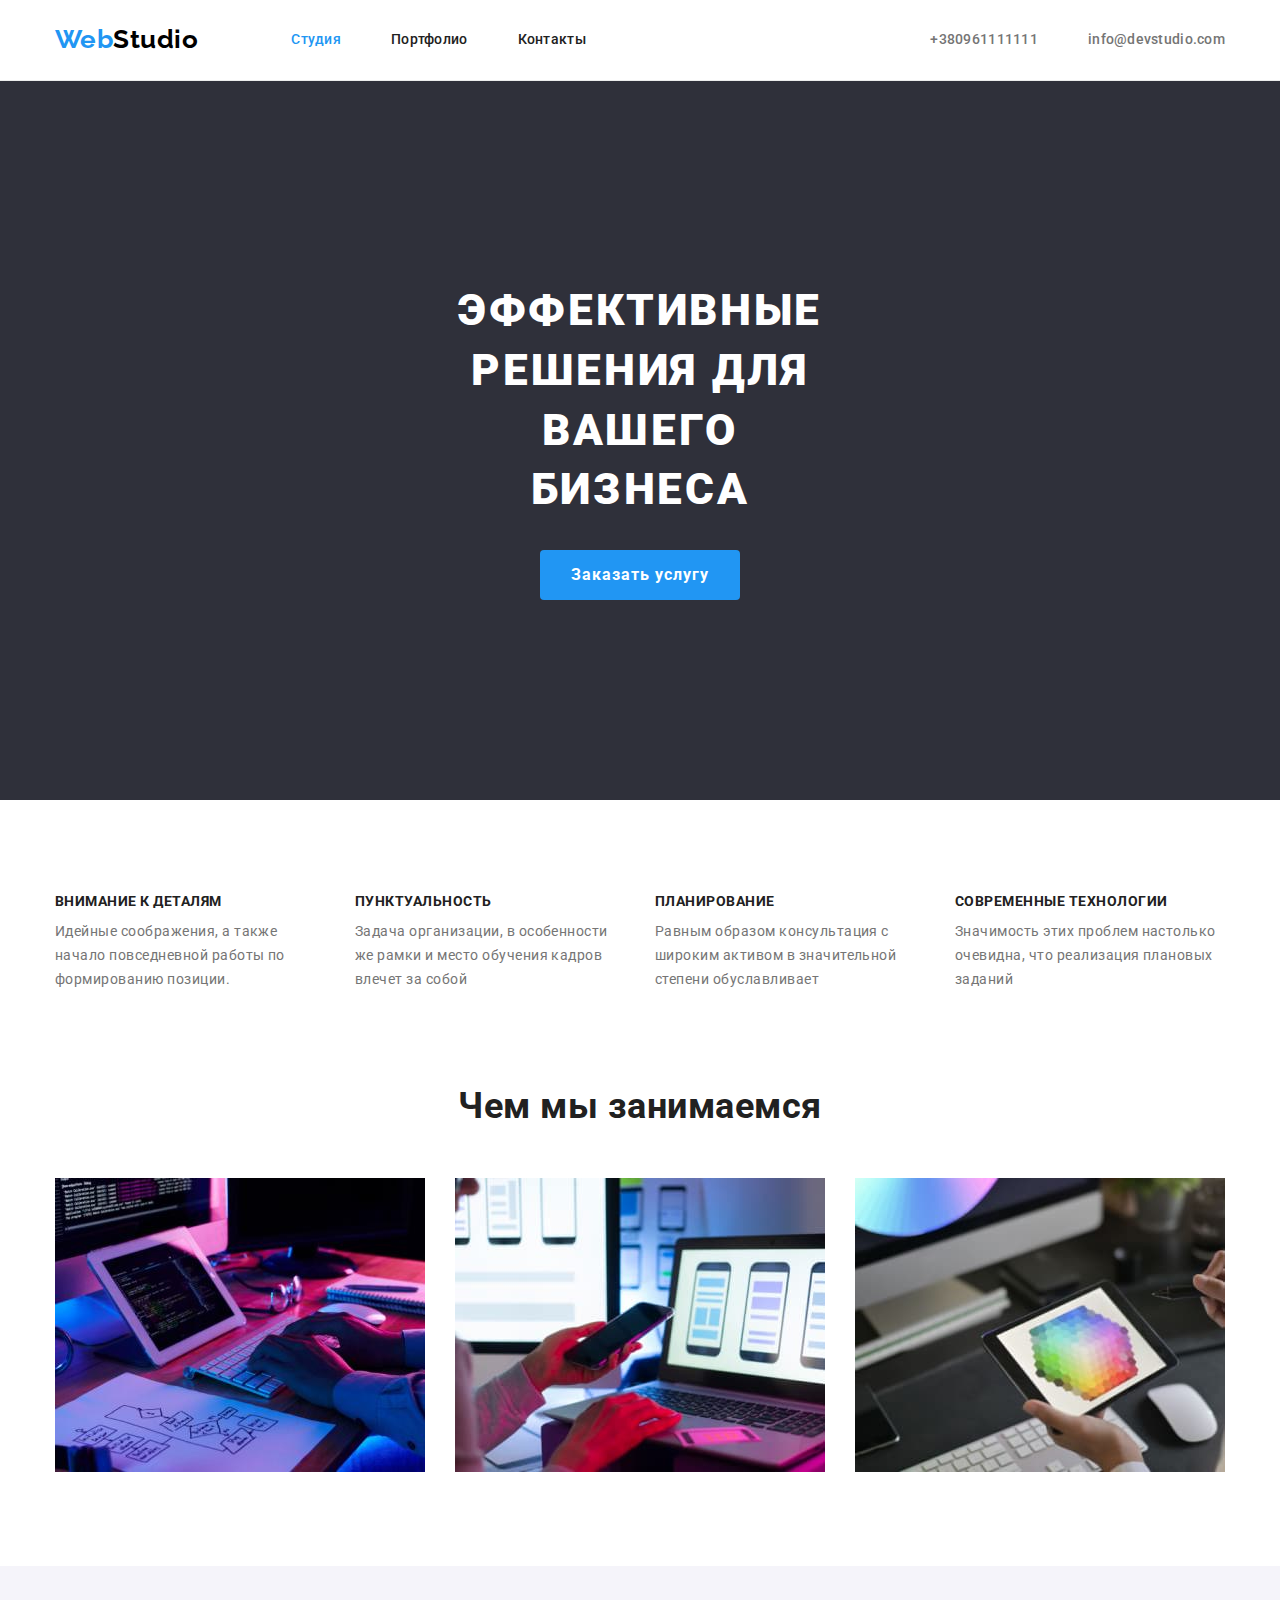
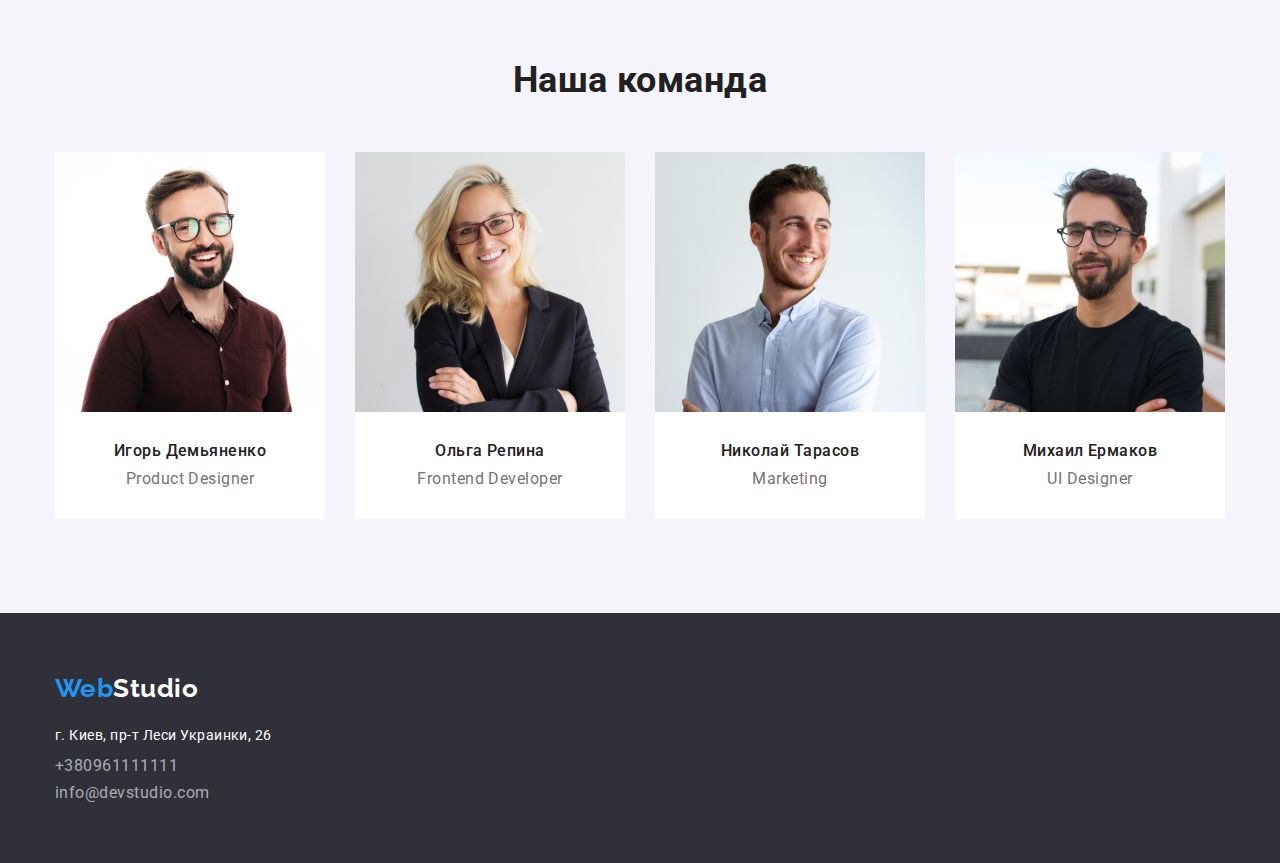
==== commit 960da82e: "Меняет заголовок" ====
--- a/index.html
+++ b/index.html
@@ -35,7 +35,7 @@
     <main>
         <!-- Герой -->
         <section class="section-hero">
-            <h1 class="hero-title">Эффективные решения <br/> для вашего бизнеса</h1>
+            <h1 class="hero-title">Эффективные решения для вашего бизнеса</h1>
             <button class="order" type="submit">Заказать услугу</button>
         </section>
 
--- a/css/styles.css
+++ b/css/styles.css
@@ -70,6 +70,7 @@
   --additional-bgc: #f5f4fa;
   --primary-bgc: #ffffff;
   --alternative-bgc: #2f303a;
+  --card-set-gap: 30px;
 }
 
 .conteiner {
@@ -86,7 +87,6 @@
 }
 
 /* Логотип */
-
 .logo {
   margin-right: 93px;
 
@@ -105,7 +105,6 @@
 }
 
 /*  Навигация по сайту */
-
 .page-header {
   border-bottom: 1px solid #ececec;
 }
@@ -176,12 +175,10 @@
 }
 
 /* Герой */
-
 .section-hero {
   background-color: var(--alternative-bgc);
   color: #ffffff;
-
-  padding: 200px;
+  padding: 200px 452px;
   text-align: center;
 }
 .hero-title {
@@ -229,23 +226,25 @@
   text-transform: uppercase;
 }
 
+.features-list {
+  display: flex;
+  justify-content: center;
+  margin-left: calc(-1 * var(--card-set-gap));
+  margin-top: calc(-1 * var(--card-set-gap));
+}
+
+.features-list .item {
+  min-width: 270px;
+  flex-basis: calc(100% / 4 - var(--card-set-gap));
+  margin-left: var(--card-set-gap);
+  margin-top: var(--card-set-gap);
+}
+
 .features-list .text {
   font-size: 14px;
   line-height: 1.71;
 }
 
-.features-list {
-  display: flex;
-}
-
-.features-list .item {
-  min-width: 270px;
-}
-
-.features-list .item:not(:last-child) {
-  margin-right: 30px;
-}
-
 /* Деятельность */
 .section-gallery {
   padding-top: 0px;
@@ -253,15 +252,14 @@
 
 .gallery-list {
   display: flex;
-  justify-content: center;
-}
-
-.gallery-list .item:not(:last-child) {
-  margin-right: 30px;
-}
-
-img {
-  max-width: 100%;
+  margin-left: calc(-1 * var(--card-set-gap));
+  margin-top: calc(-1 * var(--card-set-gap));
+}
+
+.gallery-list .item {
+  flex-basis: calc(100% / 3 - var(--card-set-gap));
+  margin-left: var(--card-set-gap);
+  margin-top: var(--card-set-gap);
 }
 
 /* Сотрудники */
@@ -276,9 +274,19 @@
   font-size: 16px;
 }
 
+.team-list {
+  display: flex;
+  margin-left: calc(-1 * var(--card-set-gap));
+  margin-top: calc(-1 * var(--card-set-gap));
+}
+
 .team-list .item {
   background-color: var(--primary-bgc);
   border-radius: 0px 0px 4px 4px;
+
+  flex-basis: calc(100% / 4 - var(--card-set-gap));
+  margin-left: var(--card-set-gap);
+  margin-top: var(--card-set-gap);
 }
 
 .team-list .text {
@@ -290,15 +298,6 @@
   text-align: center;
   padding-top: 30px;
   padding-bottom: 30px;
-}
-
-.team-list {
-  display: flex;
-  justify-content: center;
-}
-
-.team-list .item:not(:last-child) {
-  margin-right: 30px;
 }
 
 /* Фильтр в Портфолио */
@@ -331,15 +330,29 @@
 }
 
 /* Карточки */
-.cards {
-  box-sizing: border-box;
-}
-
-.cards a {
+.card-set {
+  display: flex;
+  flex-wrap: wrap;
+  margin-left: calc(-1 * var(--card-set-gap));
+  margin-top: calc(-1 * var(--card-set-gap));
+}
+
+.card-set > .item {
+  flex-basis: calc(100% / 3 - var(--card-set-gap));
+  margin-left: var(--card-set-gap);
+  margin-top: var(--card-set-gap);
+}
+
+.card-set .item .card-content {
+  padding: 20px 24px;
+  border-top: 0px;
+  border-left: 1px solid #eeeeee;
+  border-right: 1px solid #eeeeee;
+  border-bottom: 1px solid #eeeeee;
+
   color: var(--primary-text-color);
   font-size: 16px;
   line-height: 1.87;
-  text-decoration: none;
 }
 
 .card-title {
@@ -352,31 +365,6 @@
   margin-bottom: 4px;
 }
 
-.cards {
-  display: flex;
-  flex-wrap: wrap;
-}
-
-.cards .item {
-  margin-right: 30px;
-  margin-bottom: 30px;
-}
-.cards .item:nth-last-child(-n + 3) {
-  margin-bottom: 0px;
-}
-
-.cards .item:nth-child(3n) {
-  margin-right: 0px;
-}
-
-.cards .item .description {
-  padding: 20px 24px;
-  border-top: 0px;
-  border-left: 1px solid #eeeeee;
-  border-right: 1px solid #eeeeee;
-  border-bottom;: 1px solid #eeeeee;
-}
-
 /* Подвал */
 .section-footer {
   background-color: var(--alternative-bgc);
